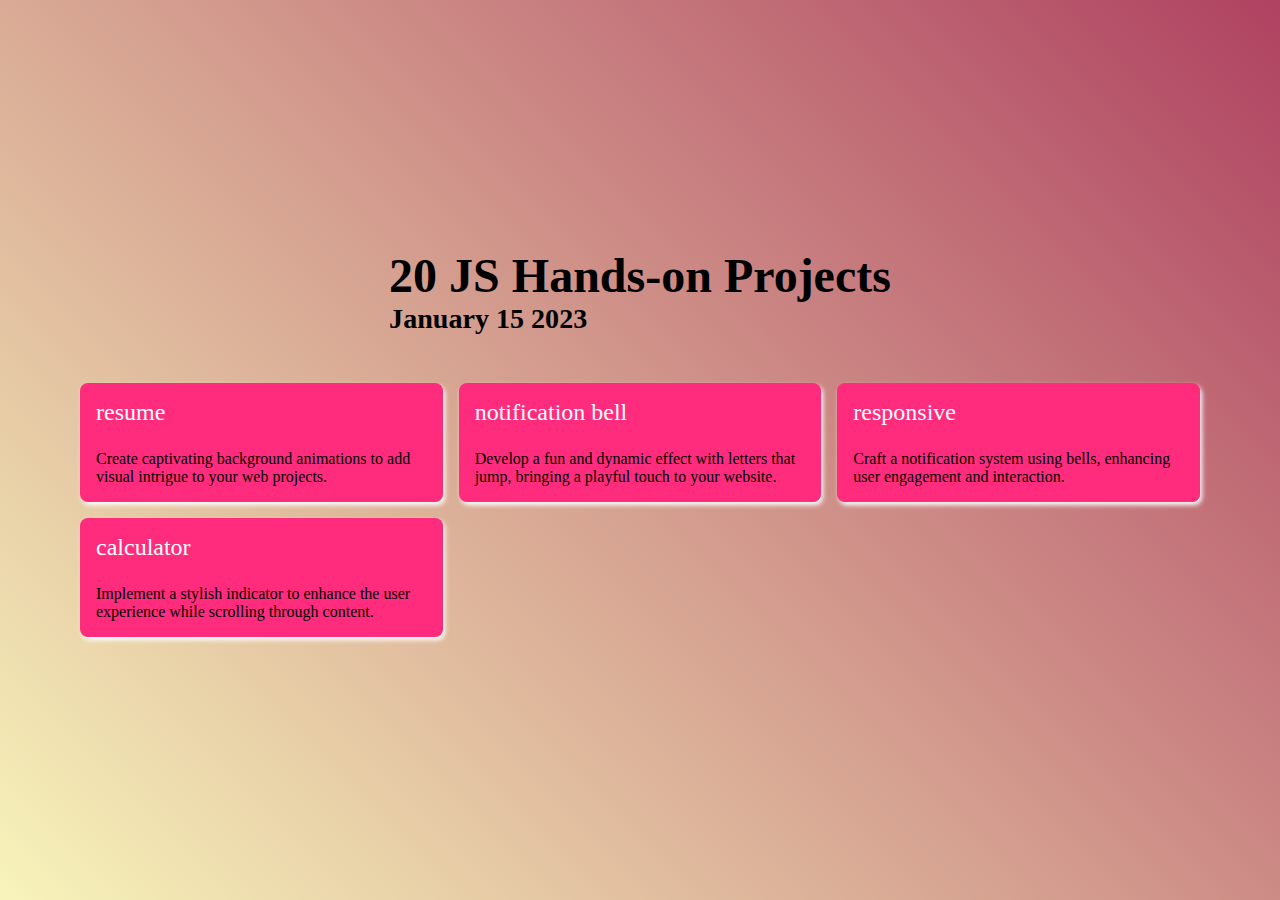
==== index.html @ 75b34aa1 "Add files via upload" ====
<!DOCTYPE html>
<html lang="en">
    <head>
        <meta charset="UTF-8" />
        <meta name="viewport" content="width=device-width, initial-scale=1.0" />
        <title>20 JS Projects</title>
        <link rel="stylesheet" href="./ASSETS/style/style.css" />
        <!-- Google tag (gtag.js) -->
        <script async src="https://www.googletagmanager.com/gtag/js?id=G-WX2L2M8X17"></script>
        <script>
          window.dataLayer = window.dataLayer || [];
          function gtag(){dataLayer.push(arguments);}
          gtag('js', new Date());
        
          gtag('config', 'G-WX2L2M8X17');
        </script>
    </head>
    <body>
        <div class="container">
            <div class="title">
                <h1>20 JS Hands-on Projects</h1>
                <h3>January 15 2023</h3>
            </div>
            <div class="cardHolder" id="_cardHolder">
                <!-- <div class="card" id="_card">
                    <h3 class="cardTitle" id="_cardTitle">Test Title</h3>
                    <p class="description" id="_description">
                        Lorem ipsum dolor sit amet consectetur adipisicing elit. Quis beatae accusamus rerum!
                    </p>
                </div> -->
            </div>
        </div>

        <script src="./ASSETS/script/script.js"></script>
    </body>
</html>
---- ASSETS/style/style.css ----
* {
    box-sizing: border-box;
    margin: 0;
    padding: 0;
}

body {
    display: flex;
    align-items: center;
    justify-content: center;
    background: linear-gradient(45deg, #f7f4ba, #af4261);
    min-height: 100vh;
}

.container {
    display: flex;
    flex-direction: column;
    align-items: center;
    justify-content: center;
    width: 100%;
    min-height: 100vh;

    .title {
        font-size: 1.5rem;
        font-weight: 700;
        color: black;
        margin-bottom: 2rem;
    }

    .cardHolder {
        display: grid;
        justify-content: space-between;
        gap: 1rem;
        width: 90%;
        grid-template-columns: repeat(auto-fit, minmax(300px, 1fr));
        padding: 1rem;

        .card {
            border-radius: 0.5rem;
            padding: 1rem;
            background: linear-gradient(
                45deg,
                #ff2c7d 0%,
                #ff2c7d 42%,
                #ffffff 42%,
                #ffffff 45%,
                #ff2c7d 45%,
                #ff2c7d 48%,
                #ffffff 48%,
                #ffffff 51%,
                #ff2c7d 51%,
                #ff2c7d 54%,
                #ffffff 54%,
                #ffffff 57%,
                #ff2c7d 57%,
                #ff2c7d 60%,
                #ffffff 60%,
                #ffffff 100%
            );
            background-size: 300%;
            box-shadow: 2px 3px 5px white;
            transition: 0.5s ease-in-out;

            .cardTitle {
                color: white;
                transition: 0.3s ease-in-out;
                font-size: 1.5rem;
                font-weight: 500;
                margin-bottom: 1.5rem;
            }

            &:hover {
                animation: colorChange 0.3s ease-in-out;
                box-shadow: 3px 5px 5px #ff2c7d;
                background-position: 100%;

                .cardTitle {
                    color: #ff2c7d;
                    font-weight: 700;
                }
            }
        }
    }
}

@keyframes colorChange {
    0% {
        background-position: 0%;
    }
    100% {
        background-position: 100%;
    }
}
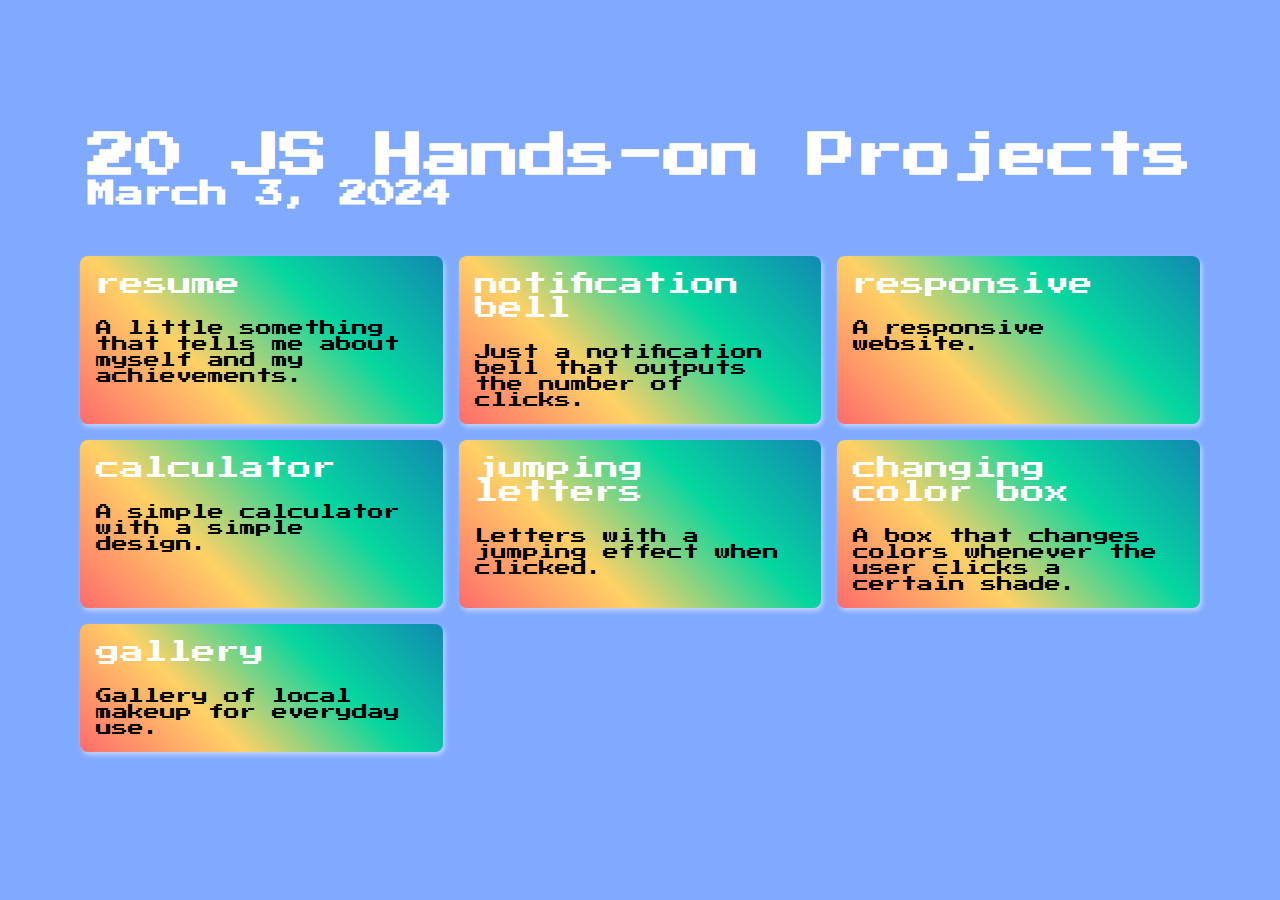
==== commit dbea42eb: "Add files via upload" ====
--- a/index.html
+++ b/index.html
@@ -19,7 +19,7 @@
         <div class="container">
             <div class="title">
                 <h1>20 JS Hands-on Projects</h1>
-                <h3>January 15 2023</h3>
+                <h3>March 3, 2024</h3>
             </div>
             <div class="cardHolder" id="_cardHolder">
                 <!-- <div class="card" id="_card">
--- a/ASSETS/style/style.css
+++ b/ASSETS/style/style.css
@@ -1,3 +1,5 @@
+@import url('https://fonts.googleapis.com/css2?family=Press+Start+2P&display=swap');
+
 * {
     box-sizing: border-box;
     margin: 0;
@@ -8,8 +10,9 @@
     display: flex;
     align-items: center;
     justify-content: center;
-    background: linear-gradient(45deg, #f7f4ba, #af4261);
+    background: #80aaff; /* Nintendo 64 blue */
     min-height: 100vh;
+    font-family: 'Press Start 2P', cursive; /* Nintendo 64-style font */
 }
 
 .container {
@@ -23,7 +26,7 @@
     .title {
         font-size: 1.5rem;
         font-weight: 700;
-        color: black;
+        color: #ffffff; /* White text */
         margin-bottom: 2rem;
     }
 
@@ -40,54 +43,40 @@
             padding: 1rem;
             background: linear-gradient(
                 45deg,
-                #ff2c7d 0%,
-                #ff2c7d 42%,
-                #ffffff 42%,
-                #ffffff 45%,
-                #ff2c7d 45%,
-                #ff2c7d 48%,
-                #ffffff 48%,
-                #ffffff 51%,
-                #ff2c7d 51%,
-                #ff2c7d 54%,
-                #ffffff 54%,
-                #ffffff 57%,
-                #ff2c7d 57%,
-                #ff2c7d 60%,
-                #ffffff 60%,
-                #ffffff 100%
+                #ff6b6b, /* Red */
+                #ffd166, /* Yellow */
+                #06d6a0, /* Green */
+                #118ab2 /* Blue */
             );
-            background-size: 300%;
-            box-shadow: 2px 3px 5px white;
+            box-shadow: 2px 3px 5px rgba(255, 255, 255, 0.5);
             transition: 0.5s ease-in-out;
 
             .cardTitle {
-                color: white;
-                transition: 0.3s ease-in-out;
+                color: #ffffff; /* White text */
                 font-size: 1.5rem;
                 font-weight: 500;
                 margin-bottom: 1.5rem;
             }
 
             &:hover {
-                animation: colorChange 0.3s ease-in-out;
-                box-shadow: 3px 5px 5px #ff2c7d;
-                background-position: 100%;
+                animation: glow 1s ease-in-out infinite alternate;
+                box-shadow: 3px 5px 10px rgba(255, 255, 255, 0.7); /* White glow */
 
                 .cardTitle {
-                    color: #ff2c7d;
-                    font-weight: 700;
+                    color: #ffffff; /* White text */
                 }
             }
         }
     }
 }
 
-@keyframes colorChange {
+@keyframes glow {
     0% {
-        background-position: 0%;
+        transform: scale(1);
+        box-shadow: 0 0 10px #ffffff, 0 0 20px #ffffff, 0 0 30px #ffffff;
     }
     100% {
-        background-position: 100%;
+        transform: scale(1.05);
+        box-shadow: 0 0 20px #ffffff, 0 0 40px #ffffff, 0 0 60px #ffffff;
     }
-}+}
